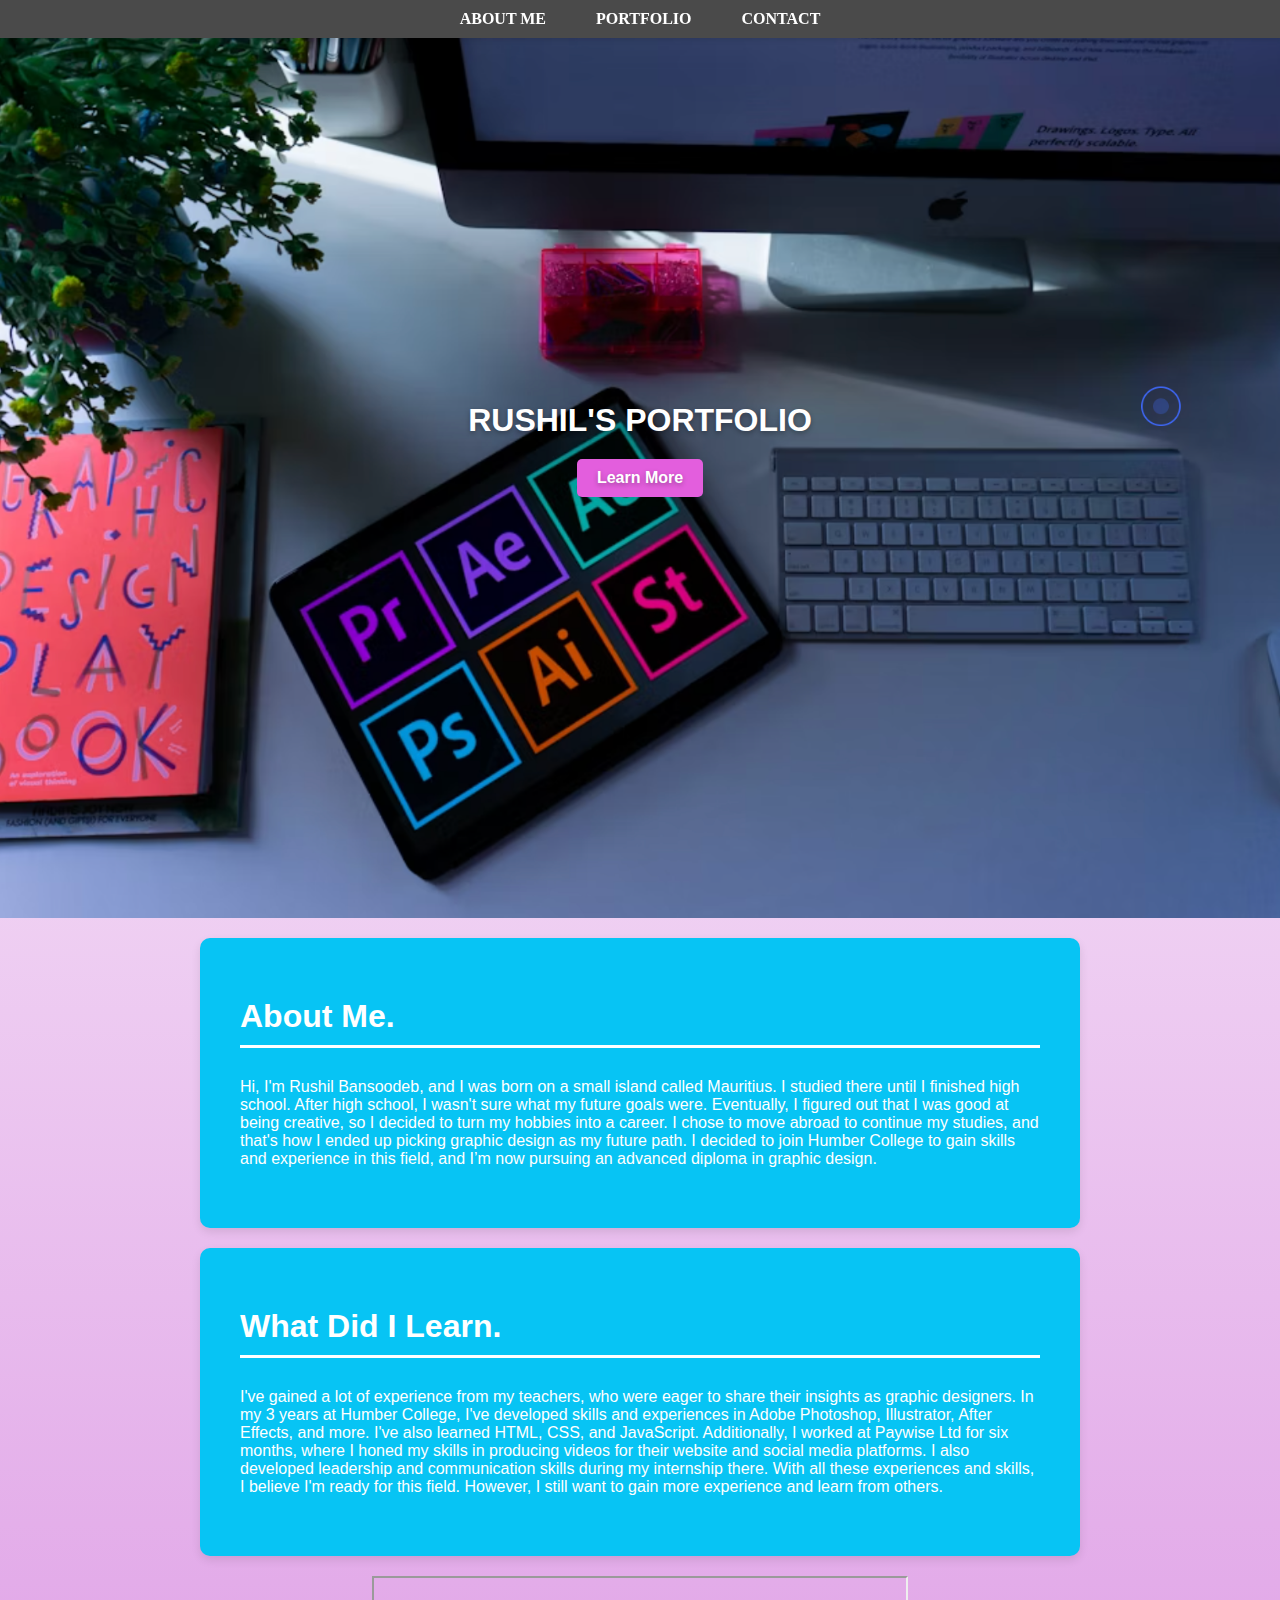
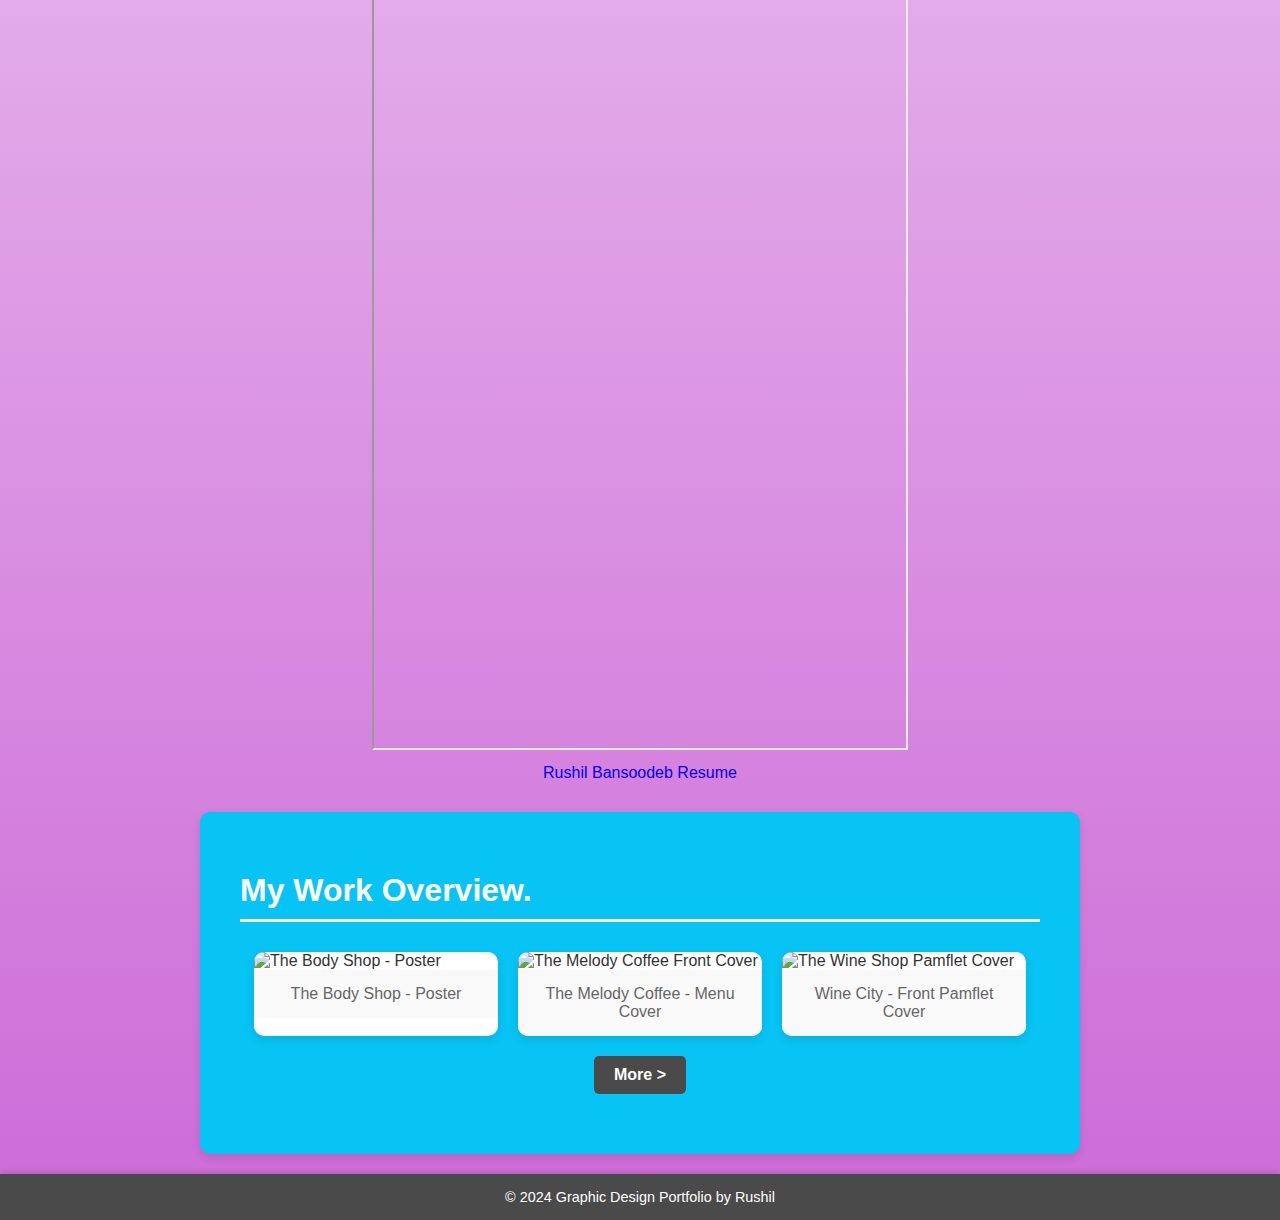
==== index.html @ d637b3ac "Add to remote GitHub" ====
<!DOCTYPE html>
<html lang="en">
<head>
    <meta charset="UTF-8">
    <meta name="viewport" content="width=device-width, initial-scale=1.0">
    <title>Home Page-Rushil Bansoodeb</title>
    <link rel="stylesheet" href="styles.css">
    <style>
        body{
            justify-content: center;
            align-items: center;
        }
    </style>
</head>
<body>
    <header>
        <div class="hero">
            <h1>RUSHIL'S PORTFOLIO</h1>
            <a href="#about" class="hero-button">Learn More</a>
        </div>
        <nav>
            <ul>
                <li><a href="index.html">ABOUT ME</a></li>
                <li><a href="gallery.html">PORTFOLIO</a></li>
                <li><a href="contact.html">CONTACT</a></li>
            </ul>
        </nav>
    </header>

    <section id="about">
        <h2>About Me.</h2>
        <p>Hi, I'm Rushil Bansoodeb, and I was born on a small island called Mauritius. I studied there until I finished high school. After high school, I wasn't sure what my future goals were. Eventually, I figured out that I was good at being creative, so I decided to turn my hobbies into a career. I chose to move abroad to continue my studies, and that's how I ended up picking graphic design as my future path. I decided to join Humber College to gain skills and experience in this field, and I’m now pursuing an advanced diploma in graphic design.</p>
    </section>

    <section id="learn">
        <h2>What Did I Learn.</h2>
        <p>I've gained a lot of experience from my teachers, who were eager to share their insights as graphic designers. In my 3 years at Humber College, I've developed skills and experiences in Adobe Photoshop, Illustrator, After Effects, and more. I've also learned HTML, CSS, and JavaScript. Additionally, I worked at Paywise Ltd for six months, where I honed my skills in producing videos for their website and social media platforms. I also developed leadership and communication skills during my internship there. With all these experiences and skills, I believe I'm ready for this field. However, I still want to gain more experience and learn from others.</p>
    </section>
<div class="bigrush">
    <div class="pdf-container">
        <iframe src="mainpage-img/Rushil CV.pdf"></iframe>
    </div>
    <a href="mainpage-img/Rushil CV.pdf" target="_blank" class="pdf-link">Rushil Bansoodeb Resume</a>
</div>
    

    <section id="poster-img">
        <h2>My Work Overview.</h2>
        <div class="poster-img">
            <div class="poster-item">
                <img src="mainpage-img/FRUIT 2.png" alt="The Body Shop - Poster">
                <p>The Body Shop - Poster</p>
            </div>
            <div class="poster-item">
                <img src="mainpage-img/the poster.png" alt="The Melody Coffee Front Cover">
                <p>The Melody Coffee - Menu Cover</p>
            </div>
            <div class="poster-item">
                <img src="mainpage-img/wine front cover.png" alt="The Wine Shop Pamflet Cover">
                <p>Wine City - Front Pamflet Cover</p>
            </div>
        </div>
        <div class="view-more-container">
            <a href="gallery.html" class="view-more-button">More ></a>
        </div>
    </section>

    <footer>
        <p>&copy; 2024 Graphic Design Portfolio by Rushil</p>
    </footer>

    <script>
        let slideIndex = 0;
        showSlides();
        
        function showSlides() {
          let i;
          let slides = document.getElementsByClassName("mySlides");
          let dots = document.getElementsByClassName("dot");
          for (i = 0; i < slides.length; i++) {
            slides[i].style.display = "none";  
          }
          slideIndex++;
          if (slideIndex > slides.length) {slideIndex = 1}    
          for (i = 0; i < dots.length; i++) {
            dots[i].className = dots[i].className.replace(" active", "");
          }
          slides[slideIndex-1].style.display = "block";  
          dots[slideIndex-1].className += " active";
          setTimeout(showSlides, 5000); // Change image every 2 seconds
        }
        </script>
</body>
</html>
---- styles.css ----
/* General Styles */
body {
    margin: 0;
    padding: 0;
    color: #333;
    font-family: 'Outfit';
    background: linear-gradient(to bottom, #ffffff, #cd6bd8);
      
    
}

header {
    position: relative;
    text-align: center;
    color: white;
}


.hero {
    background-image: url('mainpage-img/heroimg.png'); /* Add your hero image path here */
    background-size: cover;
    background-position: center;
    height: 102vh;
    display:flex;
    flex-direction: column;
    justify-content: center;
    align-items: center;
    color: white;
    text-shadow: 0 2px 5px rgba(0, 0, 0, 0.3);
}


.hero-button {
    display:inline-block;
    padding: 10px 20px;
    background-color: #e35edd;
    color: rgb(255, 255, 255);
    text-decoration: none;
    font-weight: bold;
    border-radius: 5px;
    transition: background-color 0.3s ease;
    margin: 20px;
}

.hero-button:hover {
    background-color: #5cc3e0;
    color: #0e0e0e;
}

header nav {
    background-color: #4a4a4a;
    padding: 10px 0;
    box-shadow: 0 2px 5px rgba(0, 0, 0, 0.1);
    position: fixed;
    width: 100%;
    top: 0;
    left: 0;
}

header nav ul {
    list-style: none;
    padding: 0;
    margin: 0;
    display: flex;
    justify-content: center;
}

header nav ul li {
    margin: 0 15px;
}

header nav ul li a {
    color: #fff;
    text-decoration: none;
    font-weight: bold;
    font-family: Georgia, 'Times New Roman', Times, serif;
    transition: color 0.3s ease;
}

header nav ul li a:hover {
    color: #ffcc00;
}

/* Section Styles */
section {
    padding: 40px;
    margin: 20px auto;
    background-color: #fff;
    border-radius: 10px;
    box-shadow: 0 4px 10px rgba(0, 0, 0, 0.1);
    max-width: 800px;
}

section h2 {
    border-bottom: 3px solid #ffffff;
    padding-bottom: 10px;
    margin-bottom: 30px;
    font-size: 2em;
    color: #ffffff;
}

#about {
    background-color: #07C4F4;
    padding-top: 60px;
    padding-bottom: 60px;
    color: #fff;
}

#learn {
    background-color:#07C4F4;
    padding-top: 60px;
    padding-bottom: 60px;
    color: #ffffff;
}

#poster-img {
    padding-top: 60px;
    padding-bottom: 60px;
    background-color:#07C4F4;
}

.poster-img {
    display: flex;
    flex-wrap: wrap;
    gap: 20px;
    justify-content: center;
}

.poster-item {
    width: calc(33% - 20px);
    background-color: #fff;
    border-radius: 10px;
    box-shadow: 0 4px 10px rgba(0, 0, 0, 0.1);
    overflow: hidden;
    transition: transform 0.3s ease, box-shadow 0.3s ease;
}

.poster-item:hover {
    transform: translateY(-5px);
    box-shadow: 0 6px 15px rgba(0, 0, 0, 0.15);
}

.poster-item img {
    width: 100%;
    height: auto;
}

.poster-item p {
    padding: 15px;
    margin: 0;
    text-align: center;
    background-color: #f9f9f9;
    font-size: 1em;
    color: #666;
}

.view-more-container {
    text-align: center;
    margin-top: 20px;
}

.view-more-button {
    display: inline-block;
    padding: 10px 20px;
    background-color: #4a4a4a;
    color: #fff;
    text-decoration: none;
    font-weight: bold;
    border-radius: 5px;
    transition: background-color 0.3s ease, transform 0.3s ease;
}

.view-more-button:hover {
    background-color: #333;
    transform: translateY(-3px);
}

/* Footer Styles */
footer {
    background-color: #4a4a4a;
    color: #fff;
    text-align: center;
    padding: 15px 0;
    position: fixed;
    bottom: 0;
    width: 100%;
    box-shadow: 0 -2px 5px rgba(0, 0, 0, 0.1);
    font-size: 0.9em;
    position: relative;
}


.footer {
    background-color: #333;
    color: #fff;
    padding: 20px 0;
    text-align: center;
    position: relative;
    width: 100%;
    bottom: 0;
}
.footer h2 {
    margin: 0;
    font-size: 1.5em;
}
.footer p {
    margin: 5px 0;
}
.footer a {
    color: #1E90FF;
    text-decoration: none;
}
.footer a:hover {
    text-decoration: underline;
}
/* General Styles */
body {
    font-family: 'Helvetica Neue', Arial, sans-serif;
    margin: 0;
    padding: 0;
    background-color: #f4f4f9;
    color: #333;
}

*{
    padding:0;
    margin: 0;
    box-sizing: border-box;
}

.contact-container{
    height: 100vh;
    display: flex;
    align-items: center;
    justify-content: space-evenly;
}

.contact-left{
    display: flex;
    flex-direction: column;
    align-items: start;
    gap: 20px;
}

.contact-left-title h2{
    font-weight: 600;
    color: #ffffff;
    font-size: 40px;
    margin-bottom: 5px;
}

.contact-left-title hr{
    border: none;
    width: 120px;
    height: 5px;
    background-color:#ffffff;
    border-radius: 10px;
    margin-bottom: 20px;

}

.contact-inputs{
    width: 400px;
    height: 50px;
    border:none;
    outline: none;
    padding-left: 25px;
    font-weight: 600;
    color: #000000;
    border-radius: 50px;
}


.contact-left textarea{
    height: 140px;
    padding-top: 15px;
    border-radius: 20px;
}

.contact-left button{

    display: flex;
    align-items: center;
    padding: 15px 30px;
    font-size: 16px;
    color: rgb(255, 255, 255);
    gap: 10px;
    border:none ;
    border-radius: 50px;
    background:#397a9b;
    cursor: pointer;
}

.contact-right img{
    width: 400px;
    padding: 70px 0;
    margin: 50px;
    

}

.contact-left button:hover{
    box-shadow: 0 12px 16px 0 rgba(0,0,0,0.24), 0 17px 50px 0 rgba(0,0,0,0.19);
}





.bigbox{
    font-family: Arial, sans-serif;
    display: flex;
    justify-content: center;
    align-items: center;
    height: 100vh;
    background:linear-gradient(145deg,#31c1da,#f9f9f9);
    margin: 0;
}

.contact-info {
    background-color: #fff;
    padding: 30px;
    border-radius: 8px;
    box-shadow: 0 0 15px rgba(0, 0, 0, 0.1);
    text-align: center;
    max-width: 400px;
    width: 100%;
}

.contact-info h2 {
    margin-bottom: 20px;
    color: #333;
}

.contact-info p {
    margin: 10px 0;
    font-size: 18px;
    color: #555;
}

.herops {
    background-image: url('gallery/HeroImg.png'); /* Add your hero image path here */
    background-size: cover;
    background-position: center;
    height: 100vh;
    display: flex;
    flex-direction: column;
    justify-content: center;
    align-items: center;
    color: white;
    text-shadow: 0 2px 5px rgba(0, 0, 0, 0.3);
}




.herops-button {
    display: inline-block;
    padding: 10px 20px;
    margin-top: 20px;
    background-color: #e8491d;
    color: #fff;
    text-decoration: none;
    font-size: 1.2em;
    border-radius: 5px;
}

.herops-button:hover {
    background-color: #d73c0b;
}

.herops h1{
    padding: 20px;
    font-family: system-ui, -apple-system, BlinkMacSystemFont, 'Segoe UI', Roboto, Oxygen, Ubuntu, Cantarell, 'Open Sans', 'Helvetica Neue', sans-serif;
    font-weight: 900;
    color: #fcf9ff;
    margin: 10px;
    border-radius: 40%;
    box-shadow: #0e0e0e;
}

/* Navigation Styles */
nav {
    background-color: #444;
    text-align: center;
    padding: 10px 0;
}

nav ul {
    list-style: none;
    padding: 0;
    margin: 0;
}

nav ul li {
    display: inline;
    margin: 0 10px;
}

nav ul li a {
    color: #fff;
    text-decoration: none;
    padding: 5px 10px;
    border-radius: 5px;
}

nav ul li a:hover {
    background-color: #555;
}

/* Illustrator Section */
.illustrator {
    display: grid;
    grid-template-columns: repeat(auto-fit, minmax(150px, 1fr));
    gap: 20px;
    text-align: center;
    color: #fff;
    background-color: #eea6a6;
    padding: 50px;
    background-image: url('gallery/illustrator.png');
    background-size: cover;
    background-position: center;
}

.illutratortext h1 {
    font-size: 50px;
    font-family: Georgia, 'Times New Roman', Times, serif;
    margin-bottom: 20px;
    text-align: center;
    padding: 20px;
}

.illustrator img {
    width: 100%;
    height: auto;
    border-radius: 10px;
}


.branding{
    text-align: center;
    max-width: 100%;
    padding: 20px;
    margin: 20px;
    font-size: 30px;
    font-family: 'Times New Roman', Times, serif;
    
}

.branding h1{
    margin: 10px;
}
*,
*::after,
*::before {
  margin: 0;
  padding: 0;
  box-sizing: inherit; 
}






.gallery {
    display: grid;
    grid-template-columns: repeat(8, 1fr);
    grid-template-rows: repeat(8, 5vw);
    grid-gap: 1.5rem; 
  }
  
  .gallery__img {
    width: 100%;
    height: 100%;
    object-fit: cover;
    display: block; 
  }
  
  .gallery__item--1 {
    grid-column-start: 1;
    grid-column-end: 2;
    grid-row-start: 1;
    grid-row-end: 3;
    width: 100%;
  
    /** Alternative Syntax **/
    /* grid-column: 1 / span 2;  */
    /* grid-row: 1 / span 2; */
  }
  
  .gallery__item--2 {
    grid-column-start: 2;
    grid-column-end: 5;
    grid-row-start: 1;
    grid-row-end: 3;
  
    /** Alternative Syntax **/
    /* grid-column: 3 / span 2;  */
    /* grid-row: 1 / span 2; */
  }
  
  .gallery__item--3 {
    grid-column-start: 5;
    grid-column-end: 9;
    grid-row-start: 1;
    grid-row-end: 10;
   
    
  
    /** Alternative Syntax **/
    /* grid-column: 5 / span 4;
    grid-row: 1 / span 5; */
  }
  
  .gallery__item--4 {
    grid-column-start: 1;
    grid-column-end: 5;
    grid-row-start: 3;
    grid-row-end: 8;
  
    /** Alternative Syntax **/
    /* grid-column: 1 / span 4;  */
    /* grid-row: 3 / span 3; */
  }
  
  .gallery__item--5 {
    grid-column-start: 1;
    grid-column-end: 5;
    grid-row-start: 8;
    grid-row-end: 10;
  
    /** Alternative Syntax **/
    /* grid-column: 1 / span 4; */
    /* grid-row: 6 / span 3; */
  }
  
  .gallery__item--6 {
    grid-column-start: 5;
    grid-column-end: 9;
    grid-row-start: 6;
    grid-row-end: 9;
  
    /** Alternative Syntax **/
    /* grid-column: 5 / span 4; */
    /* grid-row: 6 / span 3; */
  }

  .branding2__img {
    width: 100%;
    height: 100%;
    object-fit: cover;
}

.branding2 {
    display: grid;
    gap: 20px;
    padding: 20px;
    background-color: #ffffff;
    box-shadow: 0 0 10px rgba(0, 0, 0, 0.1);
    margin: 20px;
    border-radius: 10px;
}

.branding2 img {
    width: 91%;
    height: auto;
   padding: 50px;
    margin: 10px;display: block;
    text-align: center;

}

.logo {
    text-align: center;
    padding: 10px;
    margin: 10px;
}

.logo img{
    width: 50%;
    grid-template-columns: auto;
    margin: 10px;
    border-radius: 10px;
}

.logo h1{
    font-family: 'Times New Roman', Times, serif;
    padding: 20px;
    font-size: 80px;
}

.poster {
    text-align: center;
    padding: 10px;
    margin: 10px;
}

.poster img{
    width: 30%;
    grid-template-columns: auto;
    margin: 10px;
    border-radius: 5px;
}

.poster h1{
    font-family: 'Times New Roman', Times, serif;
    padding: 20px;
    font-size: 80px;
    color: #ffffff;
}

.adobefresco{
    text-align: center;
    padding: auto;
}

.adobefresco img{

    width: 60vw;
    padding: 20px;

}

.adobefresco h1{
    font-family: 'Times New Roman', Times, serif;
    padding: 20px;
    font-size: 60px;
    color: #ffffff;
}



.winecity {
    display: flex;
    justify-content: space-around;
    align-items: center;
    padding: 20px;
    background-color: #f5f5f5;
    border: 2px solid #ccc;
    border-radius: 10px;
}


.winecity img {
    max-width: 45%;
    height: auto;
    box-shadow: 0 4px 8px rgba(0, 0, 0, 0.1);
    border-radius: 5px;
    transition: transform 0.3s ease;
}

.winecity img:hover {
    transform: scale(1.20);
}

.loc {
    text-align: center;
    padding: 20px;
    background-color: #f0f0f0;
    border: 2px solid #ddd;
    border-radius: 10px;
}

.loc h1 {
    font-size: 2em;
    color: #000000;
    margin-bottom: 20px;
    font-family: 'Times New Roman', Times, serif;
}

.locimages {
    display: flex;
    flex-wrap: wrap;
    justify-content: center;
    gap: 20px;
}

.locimages img {
    max-width: 30%;
    height: auto;
    box-shadow: 0 4px 8px rgba(0, 0, 0, 0.1);
    border-radius: 5px;
    transition: transform 0.3s ease;
}

.locimages img:hover {
    transform: scale(1.05);
}

.wine h1{
    text-align: center;
    font-size: 2em;
    font-family: 'Times New Roman', Times, serif;
    color: #ffffff;
    padding: 20px;
}

.poster img:hover {
    transform: scale(1.10);
}

.pdf-link {
    display: inline-block;
    padding: 10px 20px;
    text-decoration: none;
    border-radius: 5px;
    justify-content: center;
}



.bigrush{
    text-align: center;
}

.pdf-container iframe {
    width: 40%;
    height: 750px;
    padding: 10px;
}


@media (max-width: 600px) {
    header nav ul {
        display: flex;
        flex-direction: column;
        align-items: center;
    }

    header nav ul li {
        margin: 10px 0;
    }

    .contact-container {
        display: flex;
        flex-direction: column;
        align-items: center;
    }

    .contact-left,
    .contact-right {
        width: 100%;
        padding: 10px;
    }
}

@media (max-width: 600px) {

    body {
        margin: 0;
        padding: 0;
        color: #333;
        font-family: 'Outfit', sans-serif;
        background: linear-gradient(to bottom, #ffffff, #cd6bd8);
    }
    
    header {
        position: relative;
        text-align: center;
        color: white;
    }
    
    .hero {
        background-image: url('mainpage-img/heroimg.png'); /* Add your hero image path here */
        background-size: cover;
        background-position: center;
        height: 102vh;
        display:flex;
        flex-direction: column;
        justify-content: center;
        align-items: center;
        color: white;
        text-shadow: 0 2px 5px rgba(0, 0, 0, 0.3);
    }
    
    .hero-button {
        display:inline-block;
        padding: 10px 20px;
        background-color: #e35edd;
        color: rgb(255, 255, 255);
        text-decoration: none;
        font-weight: bold;
        border-radius: 5px;
        transition: background-color 0.3s ease;
        margin: 20px;
    }
    
    .hero-button:hover {
        background-color: #5cc3e0;
        color: #0e0e0e;
    }
    
    header nav {
        background-color: #4a4a4a;
        padding: 10px 0;
        box-shadow: 0 2px 5px rgba(0, 0, 0, 0.1);
        position: fixed;
        width: 100%;
        top: 0;
        left: 0;
    }
    
    header nav ul {
        list-style: none;
        padding: 0;
        margin: 0;
        display: flex;
        justify-content: center;
    }
    
    header nav ul li {
        margin: 0 15px;
    }
    
    header nav ul li a {
        color: #fff;
        text-decoration: none;
        font-weight: bold;
        font-family: Georgia, 'Times New Roman', Times, serif;
        transition: color 0.3s ease;
    }
    
    header nav ul li a:hover {
        color: #ffcc00;
    }
    
    /* Section Styles */
    section {
        padding: 40px;
        margin: 20px auto;
        background-color: #fff;
        border-radius: 10px;
        box-shadow: 0 4px 10px rgba(0, 0, 0, 0.1);
        max-width: 800px;
    }
    
    section h2 {
        border-bottom: 3px solid #ffffff;
        padding-bottom: 10px;
        margin-bottom: 30px;
        font-size: 2em;
        color: #ffffff;
    }
    
    #about, #learn, #poster-img {
        background-color: #07C4F4;
        padding-top: 60px;
        padding-bottom: 60px;
        color: #fff;
    }
    
    .poster-img {
        display: flex;
        flex-wrap: wrap;
        gap: 20px;
        justify-content: center;
    }
    
    .poster-item {
        width: calc(33% - 20px);
        background-color: #fff;
        border-radius: 10px;
        box-shadow: 0 4px 10px rgba(0, 0, 0, 0.1);
        overflow: hidden;
        transition: transform 0.3s ease, box-shadow 0.3s ease;
    }
    
    .poster-item:hover {
        transform: translateY(-5px);
        box-shadow: 0 6px 15px rgba(0, 0, 0, 0.15);
    }
    
    .poster-item img {
        width: 100%;
        height: auto;
    }
    
    .poster-item p {
        padding: 15px;
        margin: 0;
        text-align: center;
        background-color: #f9f9f9;
        font-size: 1em;
        color: #666;
    }
    
    .view-more-container {
        text-align: center;
        margin-top: 20px;
    }
    
    .view-more-button {
        display: inline-block;
        padding: 10px 20px;
        background-color: #4a4a4a;
        color: #fff;
        text-decoration: none;
        font-weight: bold;
        border-radius: 5px;
        transition: background-color 0.3s ease, transform 0.3s ease;
    }
    
    .view-more-button:hover {
        background-color: #333;
        transform: translateY(-3px);
    }
    
    /* Footer Styles */
    footer, .footer {
        background-color: #4a4a4a;
        color: #fff;
        text-align: center;
        padding: 15px 0;
        position: fixed;
        bottom: 0;
        width: 100%;
        box-shadow: 0 -2px 5px rgba(0, 0, 0, 0.1);
        font-size: 0.9em;
    }
    
    .footer {
        background-color: #333;
        padding: 20px 0;
    }
    
    .footer h2 {
        margin: 0;
        font-size: 1.5em;
    }
    
    .footer p {
        margin: 5px 0;
    }
    
    .footer a {
        color: #1E90FF;
        text-decoration: none;
    }
    
    .footer a:hover {
        text-decoration: underline;
    }
    
    /* General Styles */
    body {
        font-family: 'Helvetica Neue', Arial, sans-serif;
        margin: 0;
        padding: 0;
        background-color: #f4f4f9;
        color: #333;
    }
    
    * {
        padding: 0;
        margin: 0;
        box-sizing: border-box;
    }
    
    .contact-container {
        height: 100vh;
        display: flex;
        align-items: center;
        justify-content: space-evenly;
    }
    
    .contact-left {
        display: flex;
        flex-direction: column;
        align-items: start;
        gap: 20px;
    }
    
    .contact-left-title h2 {
        font-weight: 600;
        color: #ffffff;
        font-size: 40px;
        margin-bottom: 5px;
    }
    
    .contact-left-title hr {
        border: none;
        width: 120px;
        height: 5px;
        background-color: #ffffff;
        border-radius: 10px;
        margin-bottom: 20px;
    }
    
    .contact-inputs {
        width: 400px;
        height: 50px;
        border: none;
        outline: none;
        padding-left: 25px;
        font-weight: 600;
        color: #000000;
        border-radius: 50px;
    }
    
    .contact-left textarea {
        height: 140px;
        padding-top: 15px;
        border-radius: 20px;
    }
    
    .contact-left button {
        display: flex;
        align-items: center;
        padding: 15px 30px;
        font-size: 16px;
        color: rgb(255, 255, 255);
        gap: 10px;
        border: none;
        border-radius: 50px;
        background: #397a9b;
        cursor: pointer;
    }
    
    .contact-right img {
        width: 400px;
        padding: 70px 0;
        margin: 50px;
    }
    
    .contact-left button:hover {
        box-shadow: 0 12px 16px 0 rgba(0, 0, 0, 0.24), 0 17px 50px 0 rgba(0, 0, 0, 0.19);
    }
    
    .bigbox {
        font-family: Arial, sans-serif;
        display: flex;
        justify-content: center;
        align-items: center;
        height: 100vh;
        background: linear-gradient(145deg, #31c1da, #f9f9f9);
        margin: 0;
    }
    
    .contact-info {
        background-color: #fff;
        padding: 30px;
        border-radius: 8px;
        box-shadow: 0 0 15px rgba(0, 0, 0, 0.1);
        text-align: center;
        max-width: 400px;
        width: 100%;
    }
    
    .contact-info h2 {
        margin-bottom: 20px;
        color: #333;
    }
    
    .contact-info p {
        margin: 10px 0;
        font-size: 18px;
        color: #555;
    }
    
    .herop {
        background-image: url('gallery/HeroImg.png'); /* Add your hero image path here */
        background-size: cover;
        background-position: center;
        height: 100vh;
        display: flex;
        flex-direction: column;
        justify-content: center;
        align-items: center;
        color: white;
        text-shadow: 0 2px 5px rgba(0, 0, 0, 0.3);
    }
    
    .herop-button {
        display: inline-block;
        padding: 10px 20px;
        margin-top: 20px;
        background-color: #e8491d;
        color: #fff;
        text-decoration: none;
        font-size: 1.2em;
        border-radius: 5px;
    }
    
    .herop-button:hover {
        background-color: #d73c0b;
    }
    
    .herop h1 {
        padding: 20px;
        font-size: 40px;
        color: #ffffff;
    }
}

@media (max-width: 600px) {
    .contact-container {
        flex-direction: column;
        height: auto;
        padding: 20px;
    }

    .contact-left, .contact-right {
        width: 100%;
    }

    .contact-left {
        align-items: center;
        text-align: center;
    }

    .contact-left-title h2 {
        font-size: 30px;
    }

    .contact-inputs, .contact-left textarea {
        width: 100%;
    }

    .contact-right img {
        width: 80%;
        margin: 20px 0;
    }
}

@media (max-width: 768px) {
    header nav ul {
        flex-direction: column;
        align-items: center;
    }

    .poster-item {
        width: 100%;
        margin-bottom: 20px;
    }

    .hero {
        height: 70vh;
    }

    .hero h1 {
        font-size: 2em;
    }

    .hero p {
        font-size: 1.2em;
    }
}

@media (max-width: 768px) {
    .illustrator img {
        flex: 1 1 calc(50% - 20px); /* Two images per row on tablets */
    }
}

@media (max-width: 480px) {
    .illustrator img {
        flex: 1 1 calc(100% - 20px); /* One image per row on mobile */
    }
}

.mySlides {
    display: none;
    width: 100%;
    margin: auto;
  }
  .w3-content {
    max-width: 500px;
    margin: auto;
  }
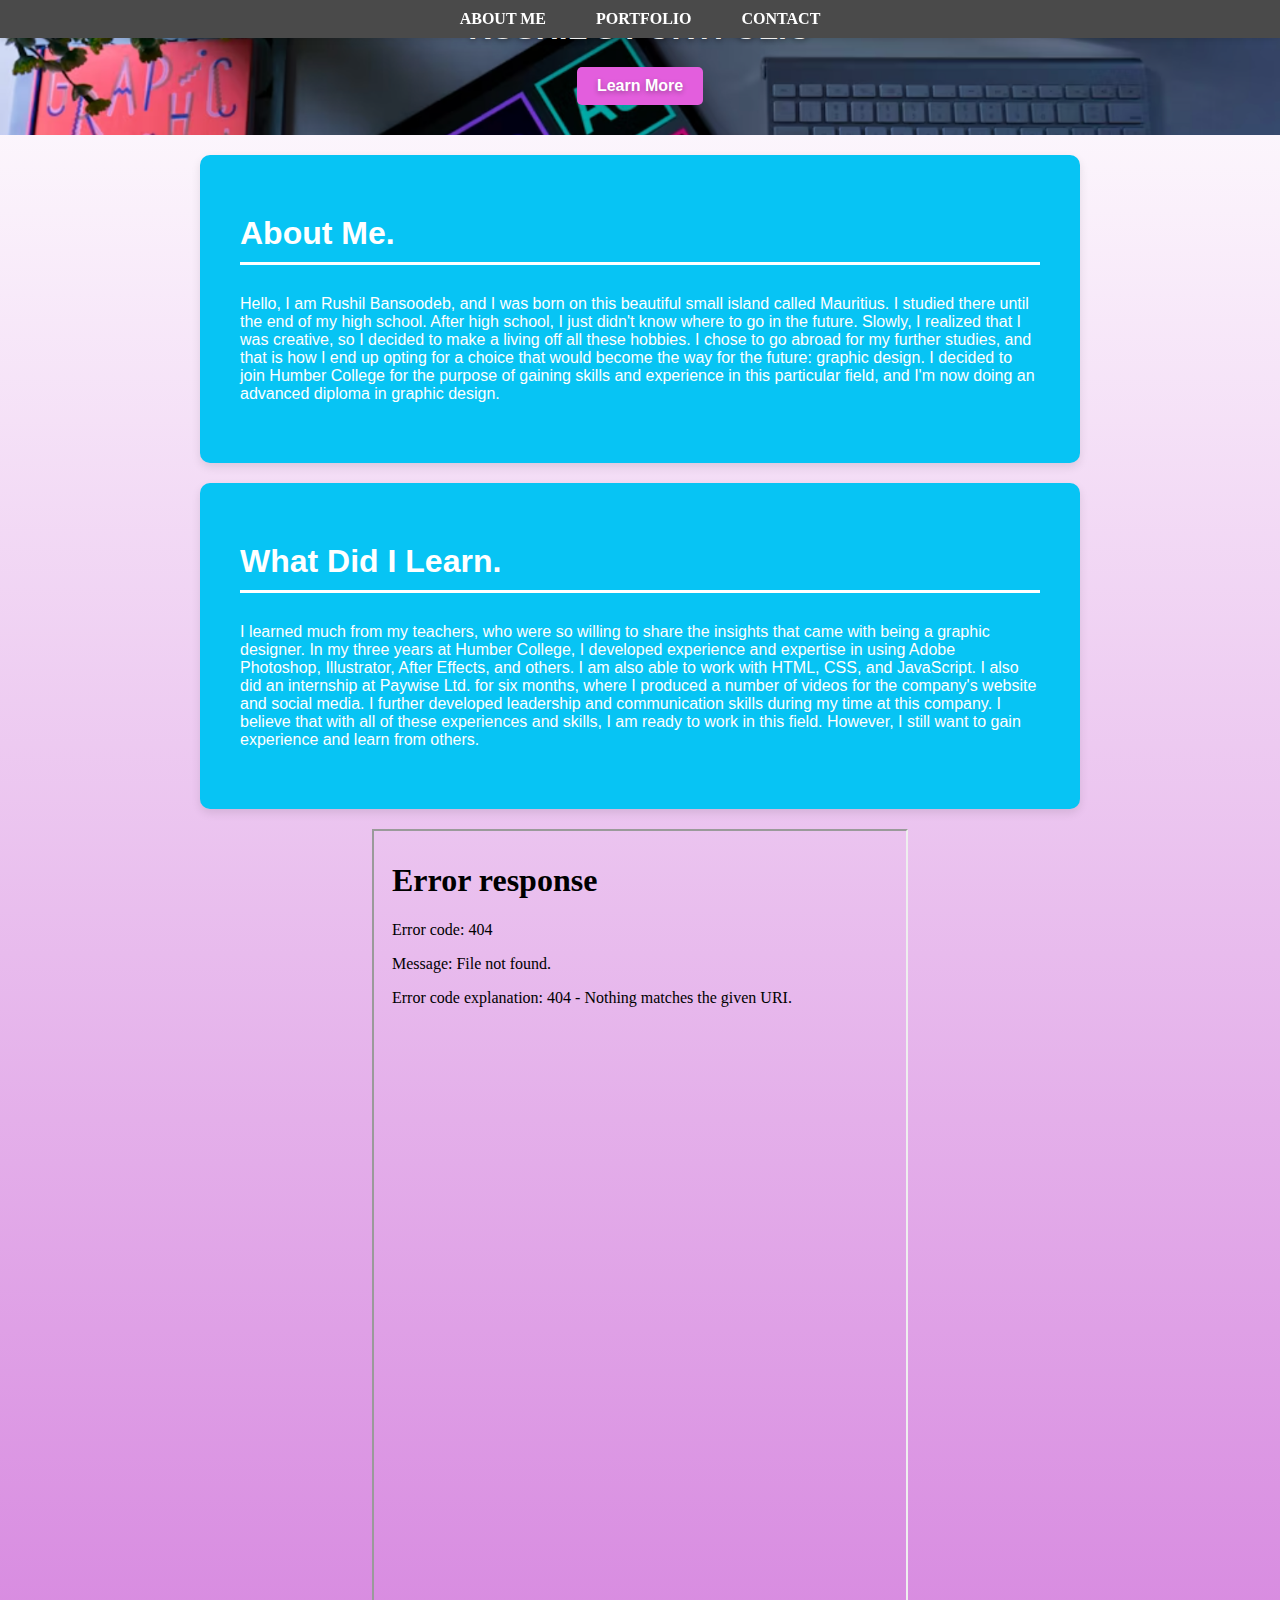
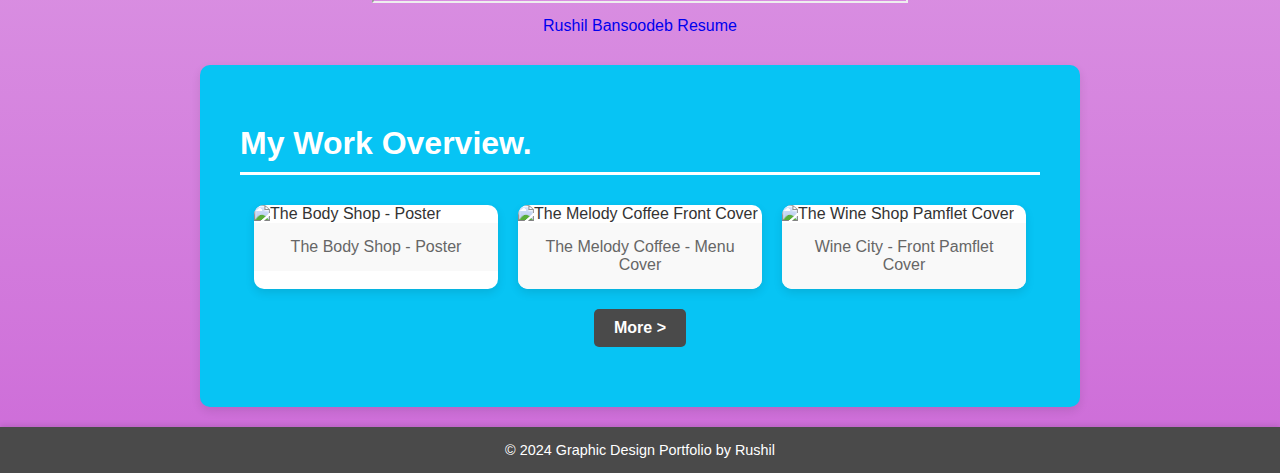
==== commit 5e2cea71: "index.html" ====
--- a/index.html
+++ b/index.html
@@ -29,18 +29,18 @@
 
     <section id="about">
         <h2>About Me.</h2>
-        <p>Hi, I'm Rushil Bansoodeb, and I was born on a small island called Mauritius. I studied there until I finished high school. After high school, I wasn't sure what my future goals were. Eventually, I figured out that I was good at being creative, so I decided to turn my hobbies into a career. I chose to move abroad to continue my studies, and that's how I ended up picking graphic design as my future path. I decided to join Humber College to gain skills and experience in this field, and I’m now pursuing an advanced diploma in graphic design.</p>
+        <p>Hello, I am Rushil Bansoodeb, and I was born on this beautiful small island called Mauritius. I studied there until the end of my high school. After high school, I just didn't know where to go in the future. Slowly, I realized that I was creative, so I decided to make a living off all these hobbies. I chose to go abroad for my further studies, and that is how I end up opting for a choice that would become the way for the future: graphic design. I decided to join Humber College for the purpose of gaining skills and experience in this particular field, and I'm now doing an advanced diploma in graphic design.</p>
     </section>
 
     <section id="learn">
         <h2>What Did I Learn.</h2>
-        <p>I've gained a lot of experience from my teachers, who were eager to share their insights as graphic designers. In my 3 years at Humber College, I've developed skills and experiences in Adobe Photoshop, Illustrator, After Effects, and more. I've also learned HTML, CSS, and JavaScript. Additionally, I worked at Paywise Ltd for six months, where I honed my skills in producing videos for their website and social media platforms. I also developed leadership and communication skills during my internship there. With all these experiences and skills, I believe I'm ready for this field. However, I still want to gain more experience and learn from others.</p>
+        <p>I learned much from my teachers, who were so willing to share the insights that came with being a graphic designer. In my three years at Humber College, I developed experience and expertise in using Adobe Photoshop, Illustrator, After Effects, and others. I am also able to work with HTML, CSS, and JavaScript. I also did an internship at Paywise Ltd. for six months, where I produced a number of videos for the company's website and social media. I further developed leadership and communication skills during my time at this company. I believe that with all of these experiences and skills, I am ready to work in this field. However, I still want to gain experience and learn from others.</p>
     </section>
 <div class="bigrush">
     <div class="pdf-container">
-        <iframe src="mainpage-img/Rushil CV.pdf"></iframe>
+        <iframe src="mainpage-img/Rushil Bansoodeb Resume 2024 (1).pdf"></iframe>
     </div>
-    <a href="mainpage-img/Rushil CV.pdf" target="_blank" class="pdf-link">Rushil Bansoodeb Resume</a>
+    <a href="mainpage-img/Rushil Bansoodeb Resume 2024 (1).pdf" target="_blank" class="pdf-link">Rushil Bansoodeb Resume</a>
 </div>
     
 
--- a/styles.css
+++ b/styles.css
@@ -20,11 +20,11 @@
     background-image: url('mainpage-img/heroimg.png'); /* Add your hero image path here */
     background-size: cover;
     background-position: center;
-    height: 102vh;
     display:flex;
     flex-direction: column;
     justify-content: center;
     align-items: center;
+    padding:10px;
     color: white;
     text-shadow: 0 2px 5px rgba(0, 0, 0, 0.3);
 }
@@ -339,11 +339,11 @@
 }
 
 .herops {
-    background-image: url('gallery/HeroImg.png'); /* Add your hero image path here */
+    background-image: url('gallery.heroimg.jpg'); /* Add your hero image path here */
     background-size: cover;
     background-position: center;
+    display: flex;
     height: 100vh;
-    display: flex;
     flex-direction: column;
     justify-content: center;
     align-items: center;
